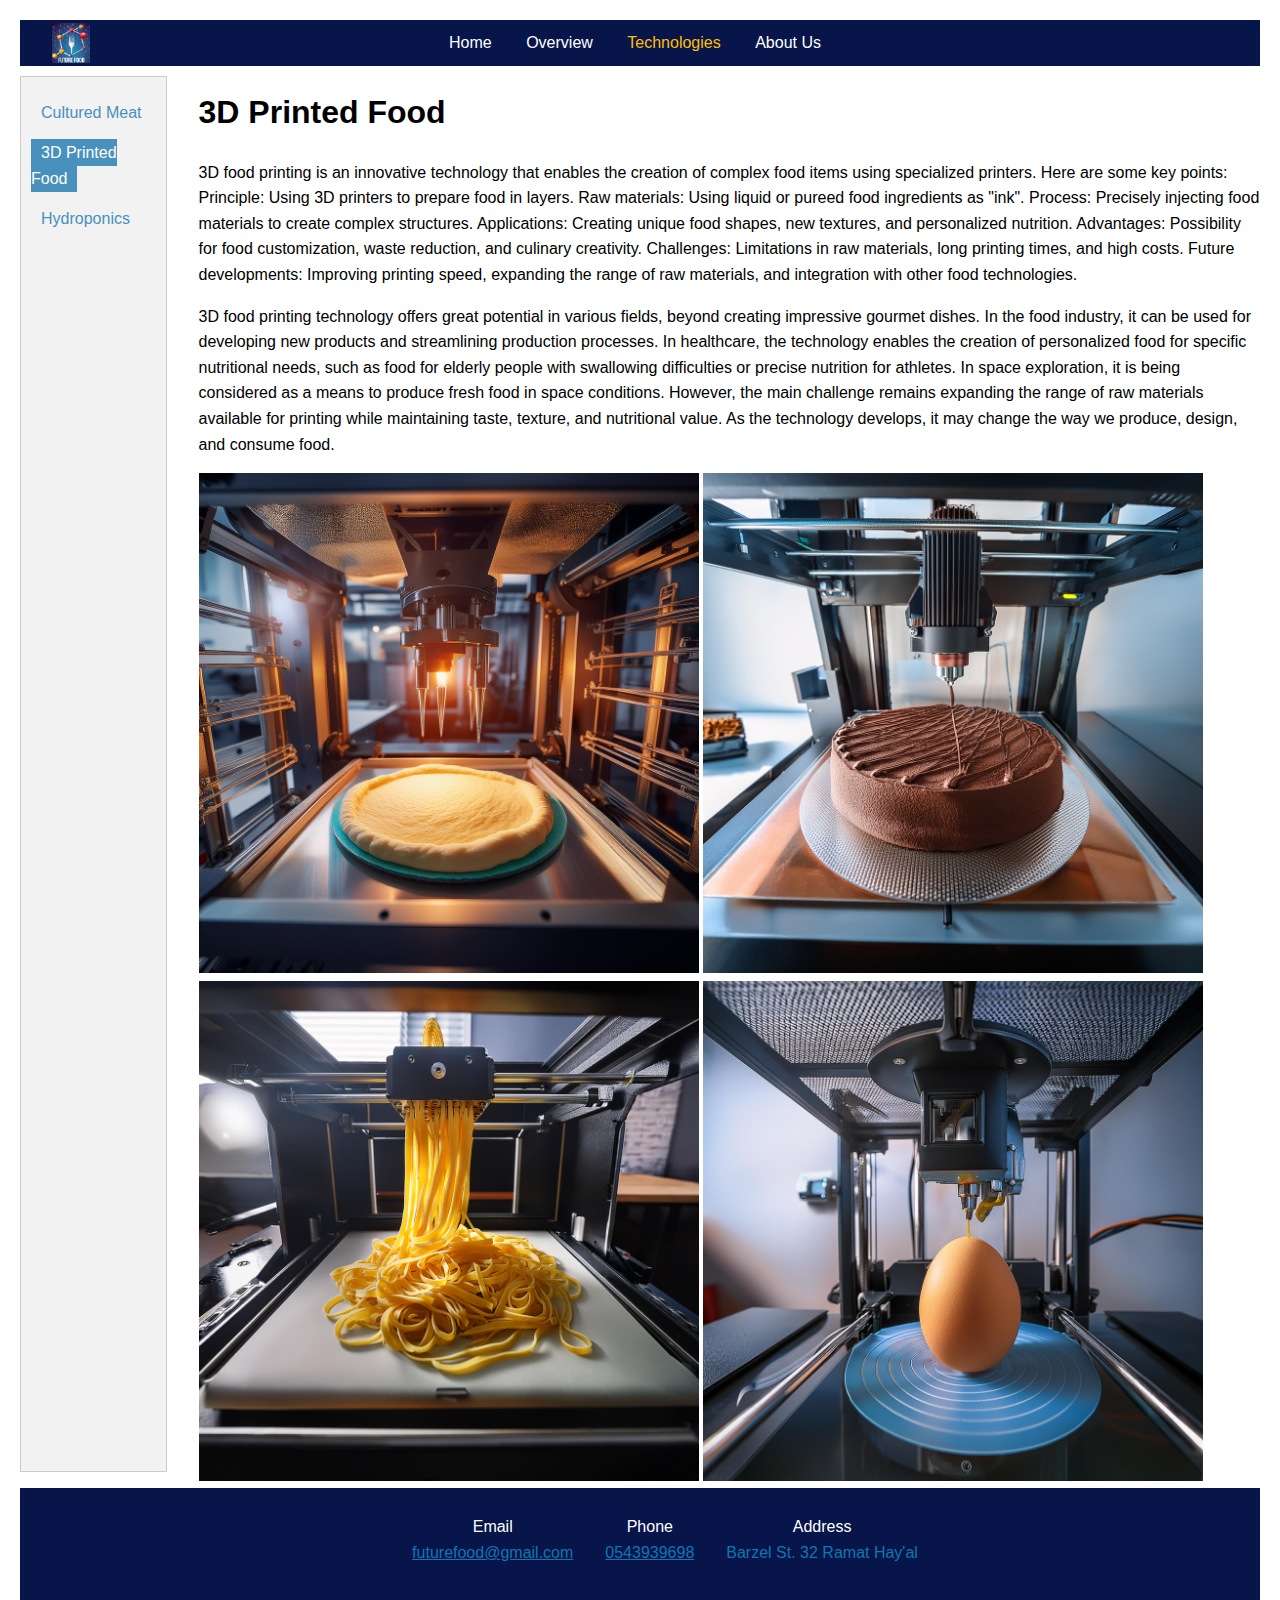
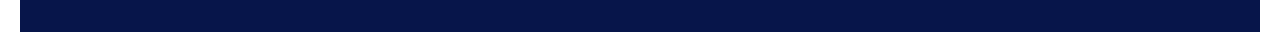
==== html/3D printed food.html @ 91773fb1 "added site files" ====
<!DOCTYPE html>
<html lang="en">
  <head>
    <meta charset="UTF-8" />
    <meta name="viewport" content="width=device-width, initial-scale=1.0" />
    <title>3D printed food</title>
    <link rel="stylesheet" href="../css/FutureFood.css" />
  </head>
  <body>
    <div class="wrapper">
      <header>
        <img class="logoImage" src="../images/Logo4.jpg" />
        <nav>
          <ul>
            <li><a class="navOption" href="../index.html">Home</a></li>
            <li><a class="navOption" href="Overview.html">Overview</a></li>
            <li><a class="navOptionSelected" href="#">Technologies</a></li>
            <li><a class="navOption" href="About.html">About Us</a></li>
          </ul>
        </nav>
      </header>

      <main class="pageContent">
        <menu type="toolbar">
          <ul>
            <li>
              <a class="menuOption" href="Cultured Meat.html">Cultured Meat</a>
            </li>
            <li><a class="menuOptionSelected" href="#">3D Printed Food</a></li>
            <li>
              <a class="menuOption" href="Hydroponics.html">Hydroponics</a>
            </li>
          </ul>
        </menu>

        <div class="rightSide">
          <h1>3D Printed Food</h1>
          <p>
            3D food printing is an innovative technology that enables the
            creation of complex food items using specialized printers. Here are
            some key points: Principle: Using 3D printers to prepare food in
            layers. Raw materials: Using liquid or pureed food ingredients as
            "ink". Process: Precisely injecting food materials to create complex
            structures. Applications: Creating unique food shapes, new textures,
            and personalized nutrition. Advantages: Possibility for food
            customization, waste reduction, and culinary creativity. Challenges:
            Limitations in raw materials, long printing times, and high costs.
            Future developments: Improving printing speed, expanding the range
            of raw materials, and integration with other food technologies.
          </p>
          <p>
            3D food printing technology offers great potential in various
            fields, beyond creating impressive gourmet dishes. In the food
            industry, it can be used for developing new products and
            streamlining production processes. In healthcare, the technology
            enables the creation of personalized food for specific nutritional
            needs, such as food for elderly people with swallowing difficulties
            or precise nutrition for athletes. In space exploration, it is being
            considered as a means to produce fresh food in space conditions.
            However, the main challenge remains expanding the range of raw
            materials available for printing while maintaining taste, texture,
            and nutritional value. As the technology develops, it may change the
            way we produce, design, and consume food.
          </p>

          <img class="mediumImage" src="../images/3D FoodPrinting pizza2.jpg" />
          <img class="mediumImage" src="../images/3D FoodPrinting Cake2.jpg" />
          <img class="mediumImage" src="../images/3D FoodPrinting Pasta.jpg" />
          <img class="mediumImage" src="../images/3D FoodPrinting Egg.jpg" />
        </div>
      </main>

      <footer>
        <div class="footer-column">
          <div class="footer-row">
            <span>Email</span>
          </div>
          <div class="footer-row">
            <a href="mailto:futurefood@gmail.com">futurefood@gmail.com</a>
          </div>
        </div>

        <div class="footer-column">
          <div class="footer-row">
            <span>Phone</span>
          </div>
          <div class="footer-row">
            <a href="callto:0543939698">0543939698</a>
          </div>
        </div>

        <div class="footer-column">
          <div class="footer-row">
            <span>Address</span>
          </div>
          <div class="footer-row">
            <div class="Adress">
              <span>Barzel St. 32 Ramat Hay'al</span>
            </div>
          </div>
        </div>
      </footer>
    </div>
  </body>
</html>
---- css/FutureFood.css ----
body {
    font-family: Arial, sans-serif;
    line-height: 1.6;
    padding: 20px;
    display: flex;
    flex-direction: column;
    min-height: 100vh;
    margin: 0;
}
.wrapper{
    flex: 1;
    display: flex;
    flex-direction: column;
}

main{
    flex: 1;
}

.container{
    position: relative;
    width: 100%;
    color: #000000;
}

.bigImage{
    width:100% ;
    height: auto;
    opacity: 100%;
    
}

.mainTitle{
    position: absolute;
    top: 30%;
    left:38%;
    right: 30px;
    transform: translate(-60%,-120%);
    color: #213477;
    font-size: 102px;
    font-weight: bold;
    background-color: none;
    border-radius: 5px;
    white-space: nowrap   
}

.subTitle{
    position: absolute;
    top: 30%;
    left:38%;
    right: 30px;
    transform: translate(-60%,350%);
    color: rgb(177, 52, 3);
    font-size: 38px;
    background-color: none;
    border-radius: 5px;
    white-space: nowrap   
}



header{
    position: relative;
}

footer{
    flex-shrink: 0;
    background-color: #07154a;
    color: #fff;
    padding: 10px 50px 50px 100px;
    display: flex;
    justify-content: center; 
 }

 footer a {
    color: #1076b0;
 }

.footer-column {
    padding: 1rem;
}

.footer-row {
    display: flex;
    flex-direction: column;
    justify-content: space-between;
    align-items: center;
    

}
.Adress{
    color: #1076b0;
}

.footer-content div{
    margin: 5px 0px;
}
nav {
    background-color: #07154a;
    padding: 10px;
    /* display: flex; */
}
nav ul {
    list-style-type: sq;
    margin: 0;
    padding: 0;
    text-align: center;
}
nav ul li {
    display: inline;
    margin-right: 10px;
}
nav ul li a {
    /* color: #fff; */
    text-decoration: none;
    padding: 5px 10px;
}

.navOption {
    color: #fff;
}

.navOptionSelected {
    color: rgb(255, 191, 0);
}

menu {
    padding: 23px 10px 10px 10px;
    background-color: #f2f2f2;
    border: 1px solid #ccc;
    margin-top: 10px;
    display: inline-block;
    width: 50%;
   
}
menu ul {
    list-style-type: none;
    padding: 0;
    margin: 0;
}
menu li {
    margin-bottom: 15px;
}

menu li a {
    border: none;
    padding: 5px 10px;
    cursor: pointer;
    text-decoration: none;
}

.menuOption {
    color: #4791bc;
}

.menuOptionSelected {
    background-color: #4791bc;
    color: #fff;
}

.pageContent{
    display: flex;
    width:100%;
    height:100%;
}

.rightSide{
    display: inline-block;
    margin-left: 2rem;
}

.logoImage{
    position: absolute;
    top: 3px;
    left: 32px;
    max-height:40px;
}

.mediumImage{
    max-width:500px;  
}

.mainText{
    margin: 35px;
}
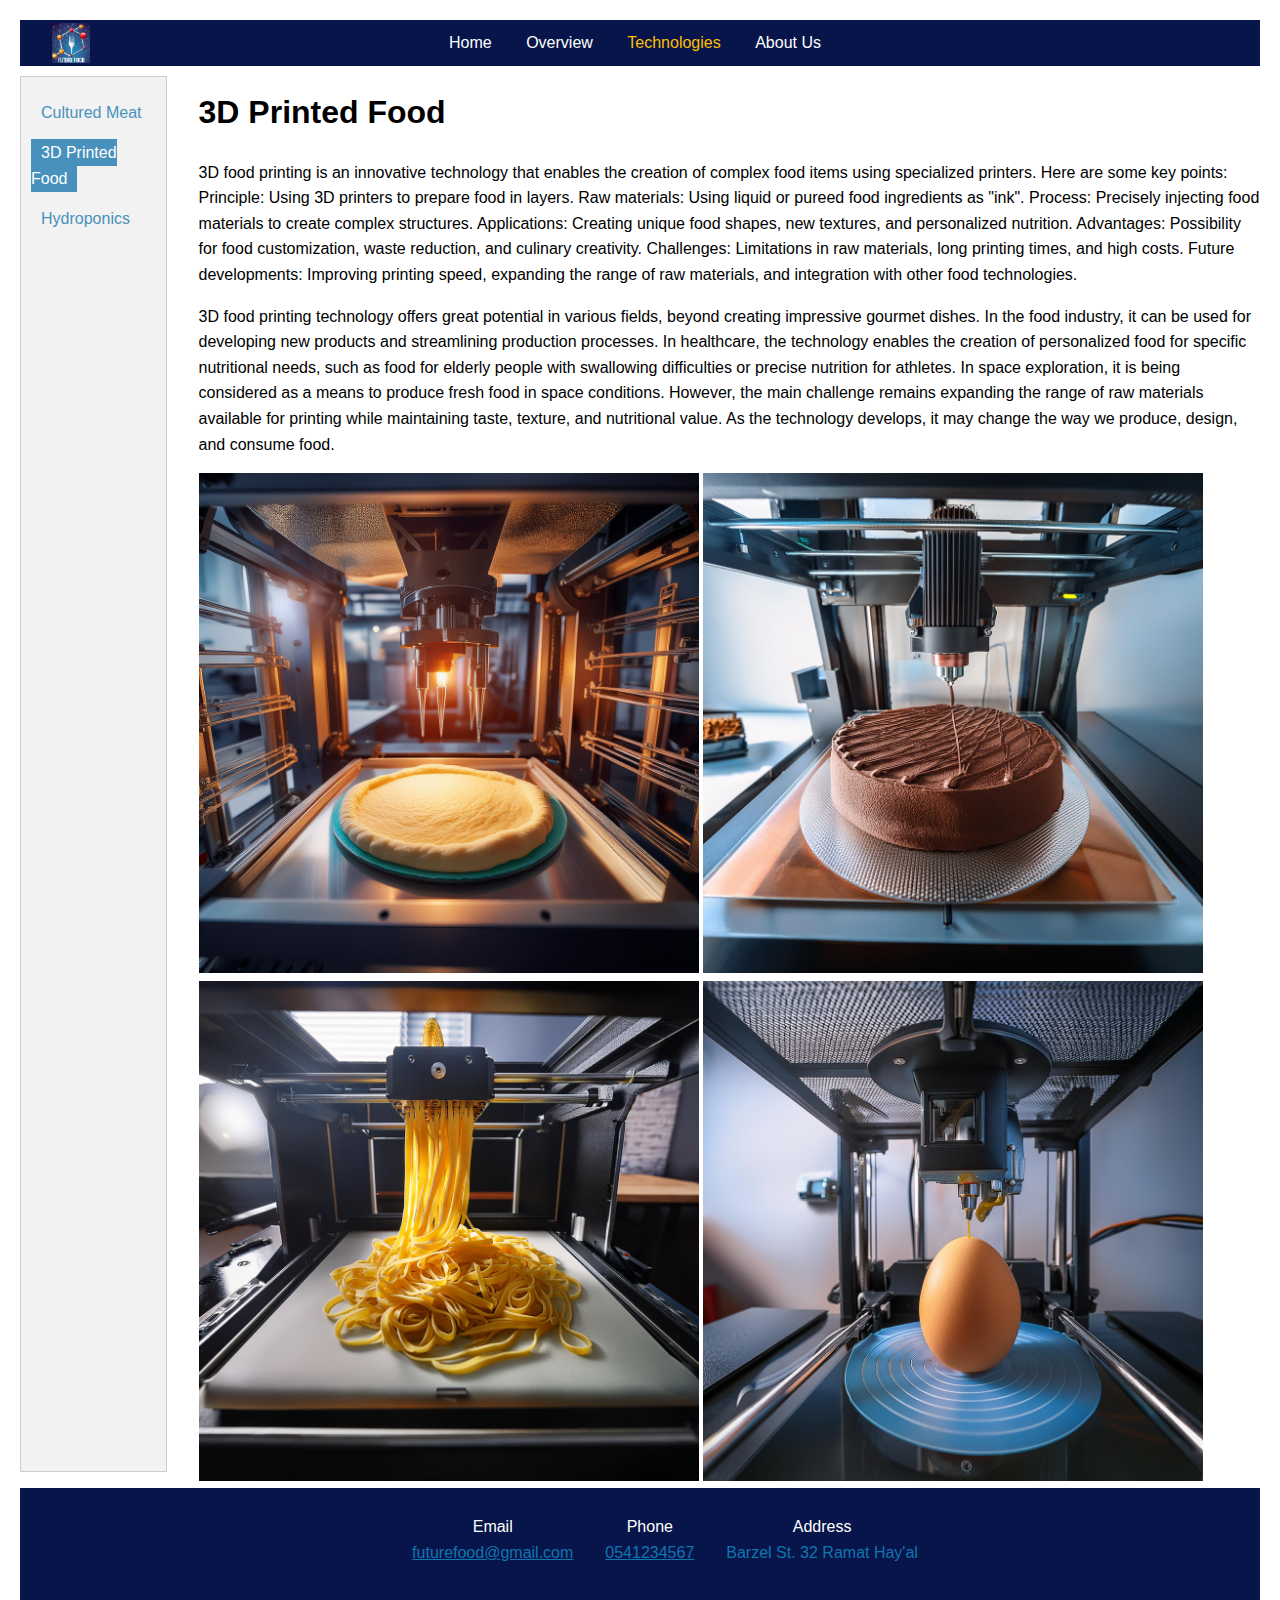
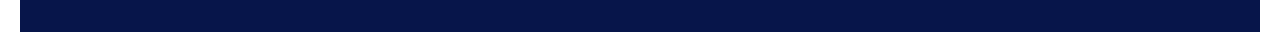
==== commit 3995c789: "minor changes" ====
--- a/html/3D printed food.html
+++ b/html/3D printed food.html
@@ -85,7 +85,7 @@
             <span>Phone</span>
           </div>
           <div class="footer-row">
-            <a href="callto:0543939698">0543939698</a>
+            <a href="callto:0541234567">0541234567</a>
           </div>
         </div>
 
